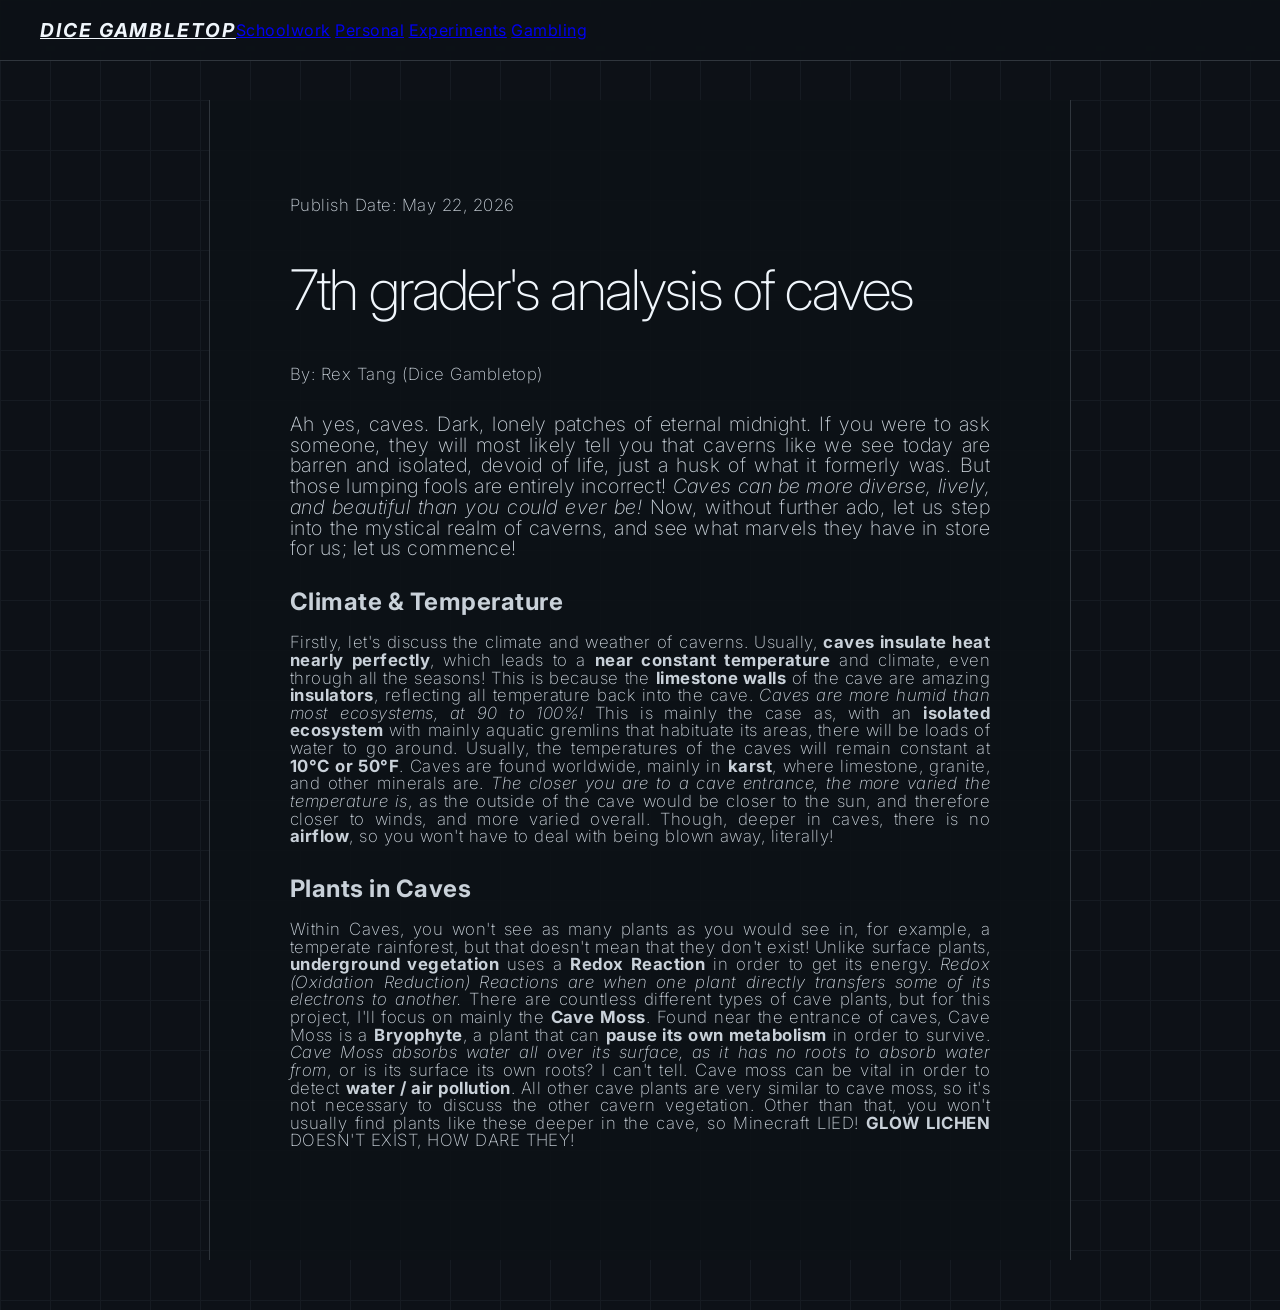
==== index.html @ 7b9809c9 "Update index.html" ====
<!DOCTYPE html>
<html lang="en">
<head>
  <meta charset="UTF-8">
  <meta name="viewport" content="width=device-width, initial-scale=1.0">
  <title>Caves I Guess</title>

  <link rel="icon" href="data:image/svg+xml,<svg xmlns=%22http://www.w3.org viewBox=%220 0 100 100%22><text y=%22.9em%22 font-size=%2290%22>🎲</text></svg>">

  <link href="https://fonts.googleapis.com/css2?family=Inter:wght@200;400;700&display=swap" rel="stylesheet">
  <link rel="stylesheet" href="style.css">
</head>

<body>

  <!-- NAVBAR -->
  <nav>
    <a href="/" class="nav-logo">DICE GAMBLETOP</a>

    <div class="nav-links">
      <a href="/schoolwork">Schoolwork</a>
      <a href="/personal">Personal</a>
      <a href="/experiments">Experiments</a>
      <a href="/gambling">Gambling</a>
    </div>
  </nav>

  <!-- ARTICLE CONTENT -->
  <article>
    <header>
      <p class="byline">Publish Date: May 22, 2026</p>
      <h1>7th grader's analysis of caves</h1>
      <p class="byline">By: Rex Tang (Dice Gambletop)</p>
    </header>

    <p class="intro">
      Ah yes, caves. Dark, lonely patches of eternal midnight. If you were to ask someone, they will most likely tell you that caverns like we see today are barren and isolated, devoid of life, just a husk of what it formerly was. But those lumping fools are entirely incorrect! <i>Caves can be more diverse, lively, and beautiful than you could ever be!</i> Now, without further ado, let us step into the mystical realm of caverns, and see what marvels they have in store for us; let us commence!
    </p>

    <h2>Climate & Temperature</h2>
    <p>
      Firstly, let's discuss the climate and weather of caverns. Usually, <b>caves insulate heat nearly perfectly</b>, which leads to a <b>near constant temperature</b> and climate, even through all the seasons! This is because the <b>limestone walls</b> of the cave are amazing <b>insulators</b>, reflecting all temperature back into the cave. <i>Caves are more humid than most ecosystems, at 90 to 100%!</i> This is mainly the case as, with an <b>isolated ecosystem</b> with mainly aquatic gremlins that habituate its areas, there will be loads of water to go around. Usually, the temperatures of the caves will remain constant at <b>10°C or 50°F</b>. Caves are found worldwide, mainly in <b>karst</b>, where limestone, granite, and other minerals are. <i>The closer you are to a cave entrance, the more varied the temperature is</i>, as the outside of the cave would be closer to the sun, and therefore closer to winds, and more varied overall. Though, deeper in caves, there is no <b>airflow</b>, so you won't have to deal with being blown away, literally!
    </p>

    <h2>Plants in Caves</h2>
    <p>
      Within Caves, you won't see as many plants as you would see in, for example, a temperate rainforest, but that doesn't mean that they don't exist! Unlike surface plants, <b>underground vegetation</b> uses a <b>Redox Reaction</b> in order to get its energy. <i>Redox (Oxidation Reduction) Reactions are when one plant directly transfers some of its electrons to another.</i> There are countless different types of cave plants, but for this project, I'll focus on mainly the <b>Cave Moss</b>. Found near the entrance of caves, Cave Moss is a <b>Bryophyte</b>, a plant that can <b>pause its own metabolism</b> in order to survive. <i>Cave Moss absorbs water all over its surface, as it has no roots to absorb water from</i>, or is its surface its own roots? I can't tell. Cave moss can be vital in order to detect <b>water / air pollution</b>. All other cave plants are very similar to cave moss, so it's not necessary to discuss the other cavern vegetation. Other than that, you won't usually find plants like these deeper in the cave, so Minecraft LIED! <b>GLOW LICHEN</b> DOESN'T EXIST, HOW DARE THEY!
    </p>
  </article>

</body>
</html>
---- style.css ----
body {
  background-color: #0d1117;
  background-image:
    linear-gradient(#161b22 1px, transparent 1px),
    linear-gradient(90deg, #161b22 1px, transparent 1px);
  background-size: 50px 50px;
  font-family: 'Inter', 'Century Gothic', AppleGothic, sans-serif;
  color: #c9d1d9;
  margin: 0;
  padding-top: 100px;
  line-height: 1.05;
  letter-spacing: 0.03em;
  -webkit-font-smoothing: antialiased;
}

nav {
  position: fixed;
  top: 0;
  left: 0;
  right: 0;
  height: 60px;
  background: rgba(13, 17, 23, 0.95);
  border-bottom: 1px solid #30363d;
  display: flex;
  align-items: center;
  padding: 0 40px;
  z-index: 1000;
  backdrop-filter: blur(5px);
}

.nav-logo {
  font-weight: bold;
  font-style: italic;
  font-size: 1.2rem;
  color: #f0f6fc;
  letter-spacing: 0.1em;
}

article {
  background: rgba(13, 17, 23, 0.9);
  max-width: 700px;
  margin: 0 auto 50px auto;
  padding: 80px;
  border-left: 1px solid #30363d;
  border-right: 1px solid #30363d;
}

p {
  font-weight: 200;
  font-size: 1.05rem;
  margin-bottom: 30px;
  text-align: justify;
}

p.intro {
  font-size: calc(1.05rem + 3px);
}

h1 {
  font-weight: 200;
  letter-spacing: -.0325em;
  font-size: 3.5rem;
  color: #f0f6fc;
}
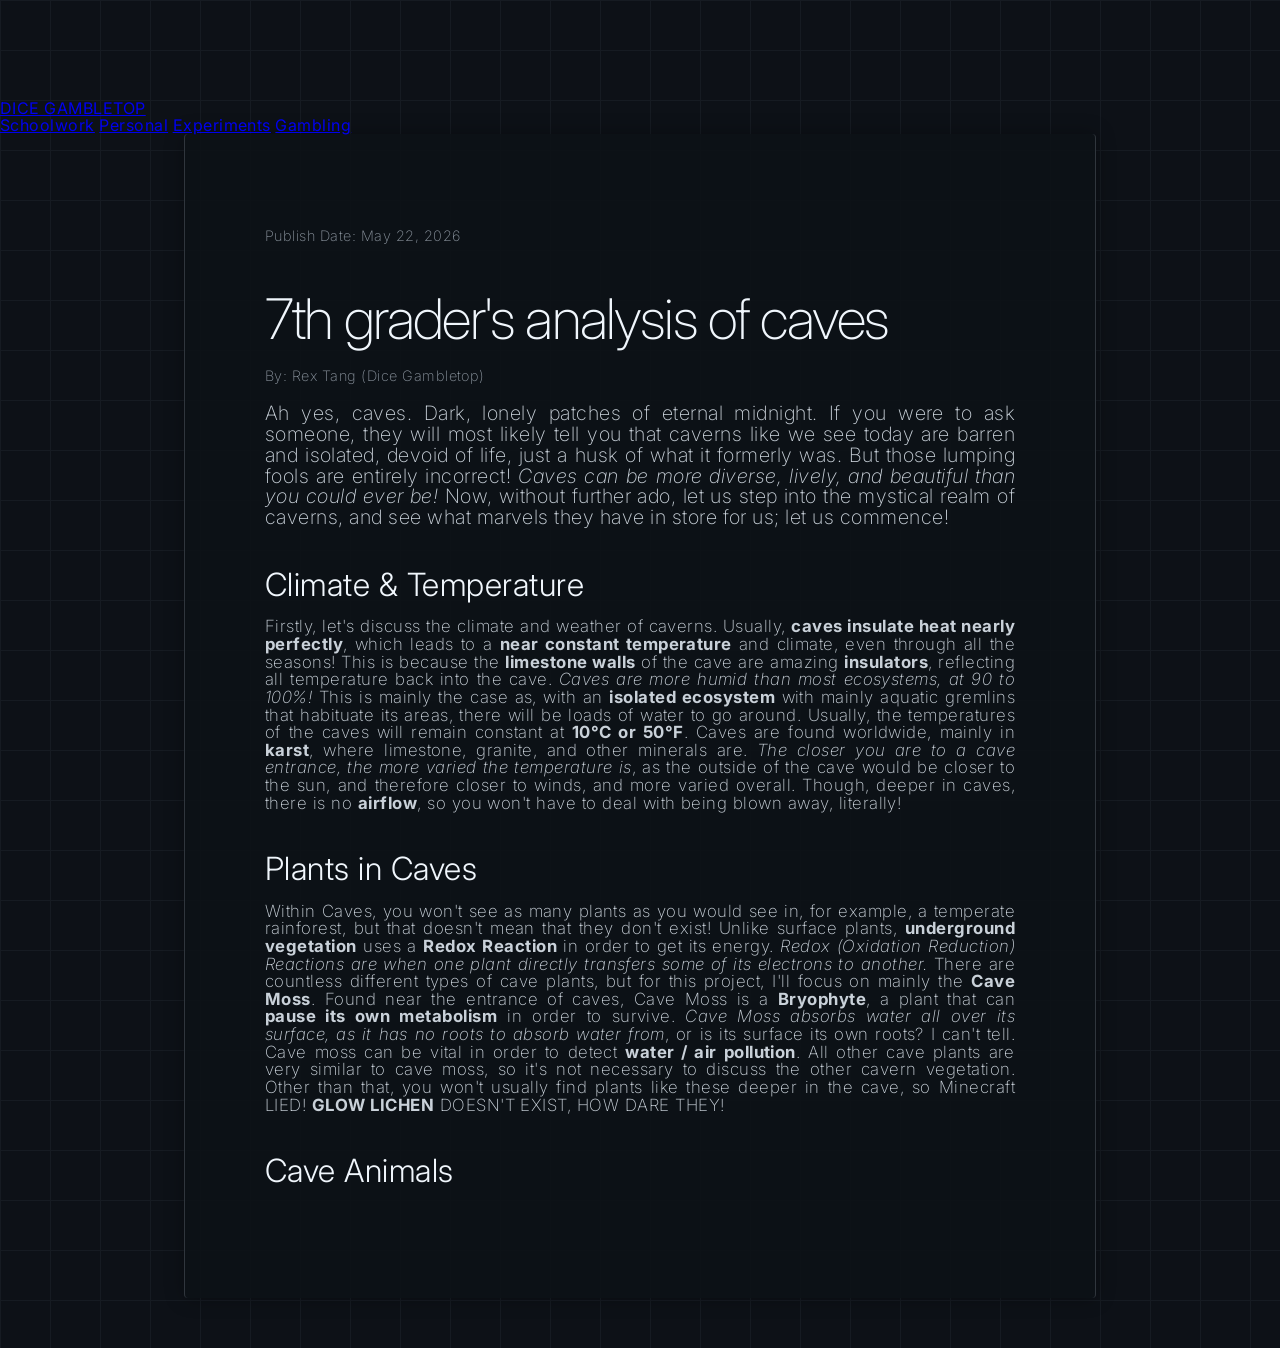
==== commit f38276b3: "Update index.html" ====
--- a/index.html
+++ b/index.html
@@ -46,6 +46,11 @@
     <p>
       Within Caves, you won't see as many plants as you would see in, for example, a temperate rainforest, but that doesn't mean that they don't exist! Unlike surface plants, <b>underground vegetation</b> uses a <b>Redox Reaction</b> in order to get its energy. <i>Redox (Oxidation Reduction) Reactions are when one plant directly transfers some of its electrons to another.</i> There are countless different types of cave plants, but for this project, I'll focus on mainly the <b>Cave Moss</b>. Found near the entrance of caves, Cave Moss is a <b>Bryophyte</b>, a plant that can <b>pause its own metabolism</b> in order to survive. <i>Cave Moss absorbs water all over its surface, as it has no roots to absorb water from</i>, or is its surface its own roots? I can't tell. Cave moss can be vital in order to detect <b>water / air pollution</b>. All other cave plants are very similar to cave moss, so it's not necessary to discuss the other cavern vegetation. Other than that, you won't usually find plants like these deeper in the cave, so Minecraft LIED! <b>GLOW LICHEN</b> DOESN'T EXIST, HOW DARE THEY!
     </p>
+
+    <h2>Cave Animals</h2>
+    <p>
+      
+    </p>
   </article>
 
 </body>
--- a/style.css
+++ b/style.css
@@ -1,3 +1,4 @@
+/* GLOBAL */
 body {
   background-color: #0d1117;
   background-image:
@@ -13,36 +14,22 @@
   -webkit-font-smoothing: antialiased;
 }
 
-nav {
-  position: fixed;
-  top: 0;
-  left: 0;
-  right: 0;
-  height: 60px;
-  background: rgba(13, 17, 23, 0.95);
-  border-bottom: 1px solid #30363d;
-  display: flex;
-  align-items: center;
-  padding: 0 40px;
-  z-index: 1000;
-  backdrop-filter: blur(5px);
-}
-
-.nav-logo {
-  font-weight: bold;
-  font-style: italic;
-  font-size: 1.2rem;
-  color: #f0f6fc;
-  letter-spacing: 0.1em;
-}
-
+/* ARTICLE */
 article {
   background: rgba(13, 17, 23, 0.9);
-  max-width: 700px;
+  max-width: 750px;
   margin: 0 auto 50px auto;
   padding: 80px;
   border-left: 1px solid #30363d;
   border-right: 1px solid #30363d;
+  border-radius: 4px;
+  box-shadow: 0 0 20px rgba(0,0,0,0.3);
+}
+
+.byline {
+  color: #8b949e;
+  font-size: 0.9rem;
+  margin-bottom: 10px;
 }
 
 p {
@@ -61,4 +48,13 @@
   letter-spacing: -.0325em;
   font-size: 3.5rem;
   color: #f0f6fc;
+  margin-bottom: 20px;
 }
+
+h2 {
+  font-weight: 300;
+  font-size: 2rem;
+  margin-top: 40px;
+  margin-bottom: 10px;
+  color: #f0f6fc;
+}
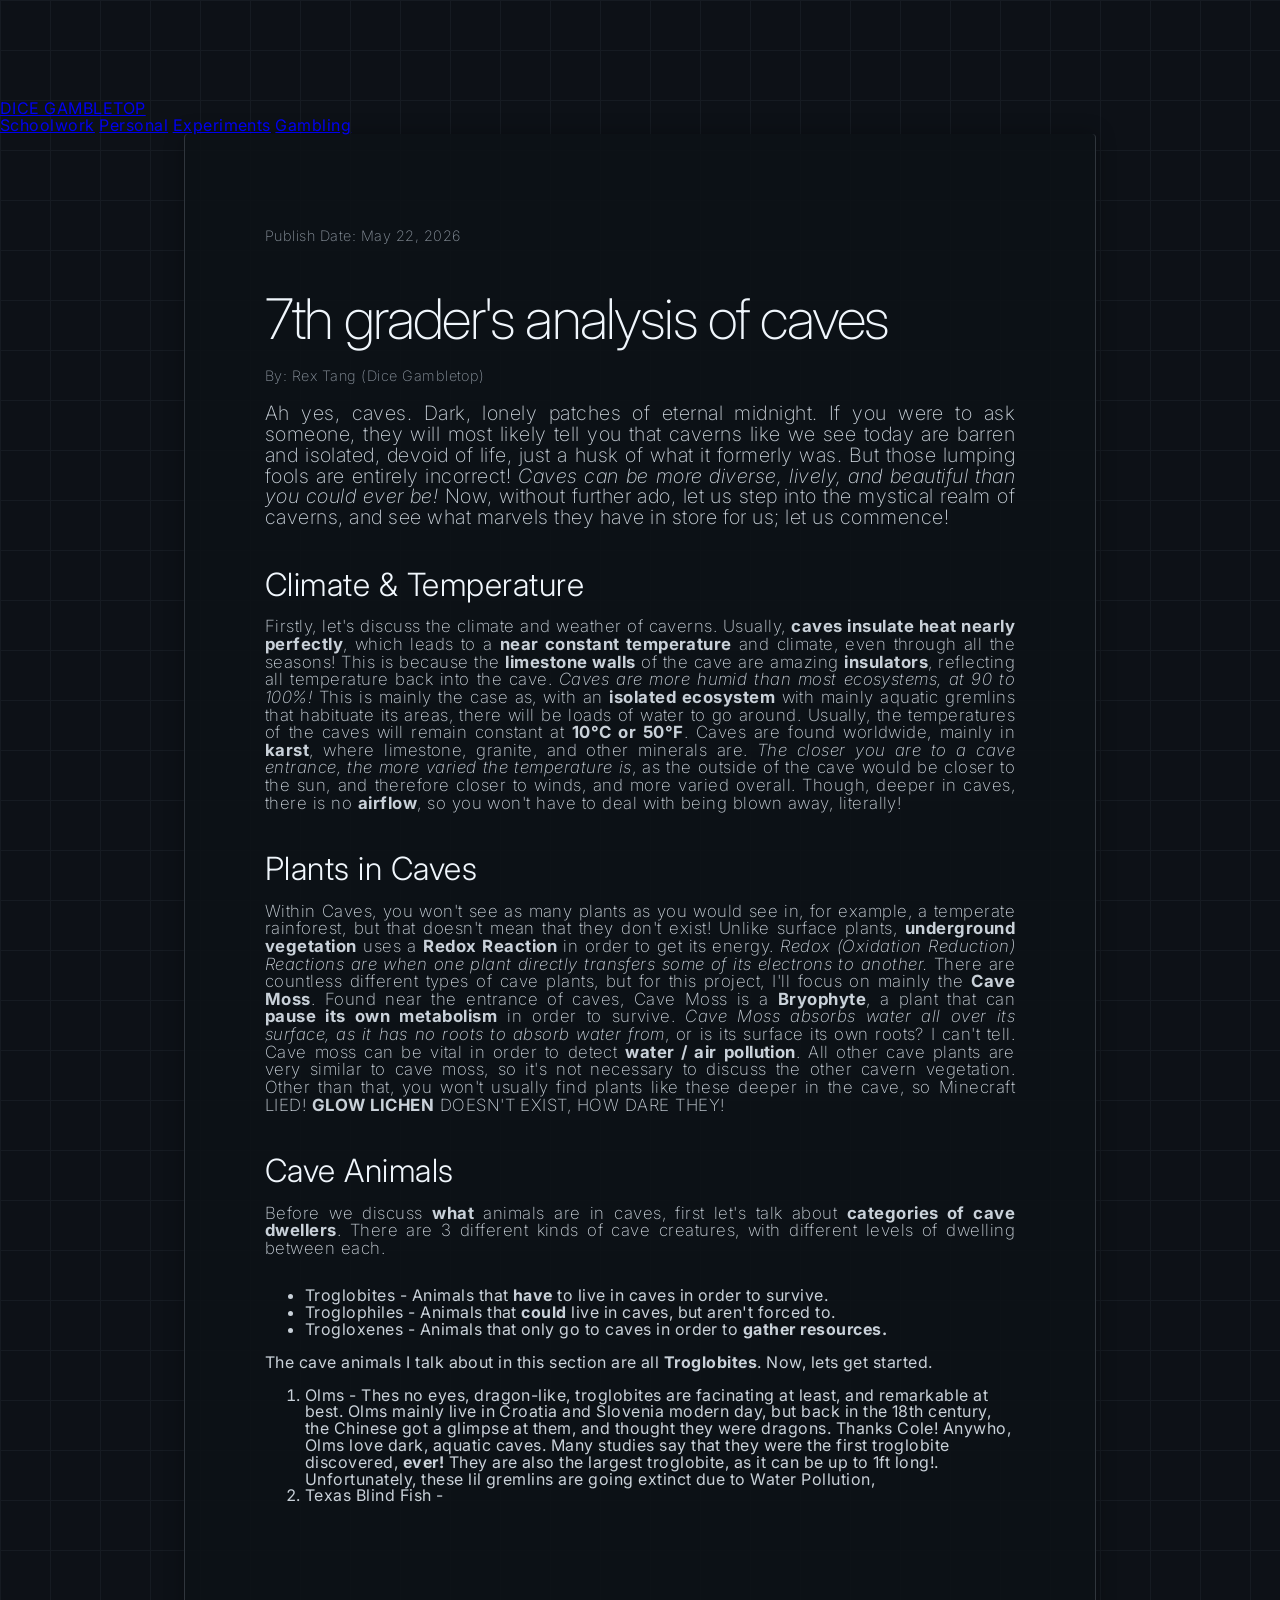
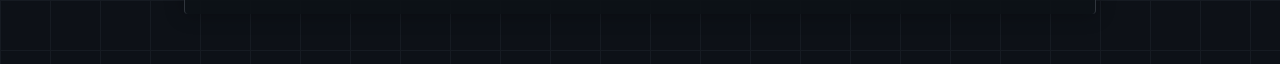
==== commit f1c1d1d3: "Update index.html" ====
--- a/index.html
+++ b/index.html
@@ -49,7 +49,18 @@
 
     <h2>Cave Animals</h2>
     <p>
-      
+      Before we discuss <b>what</b> animals are in caves, first let's talk about <b>categories of cave dwellers</b>.
+      There are 3 different kinds of cave creatures, with different levels of dwelling between each.
+      <ul>
+        <li>Troglobites - Animals that <b>have</b> to live in caves in order to survive.</li>
+        <li>Troglophiles - Animals that <b>could</b> live in caves, but aren't forced to.</li>
+        <li>Trogloxenes - Animals that only go to caves in order to <b>gather resources.</b></li>
+      </ul>
+    The cave animals I talk about in this section are all <B>Troglobites</B>. Now, lets get started.
+    <ol>
+      <li>Olms - Thes no eyes, dragon-like, troglobites are facinating at least, and remarkable at best. Olms mainly live in Croatia and Slovenia modern day, but back in the 18th century, the Chinese got a glimpse at them, and thought they were dragons. Thanks Cole! Anywho, Olms love dark, aquatic caves. Many studies say that they were the first troglobite discovered, <b>ever!</b> They are also the largest troglobite, as it can be up to 1ft long!. Unfortunately, these lil gremlins are going extinct due to Water Pollution,</li>
+      <li>Texas Blind Fish - </li>
+    </ol>
     </p>
   </article>
 
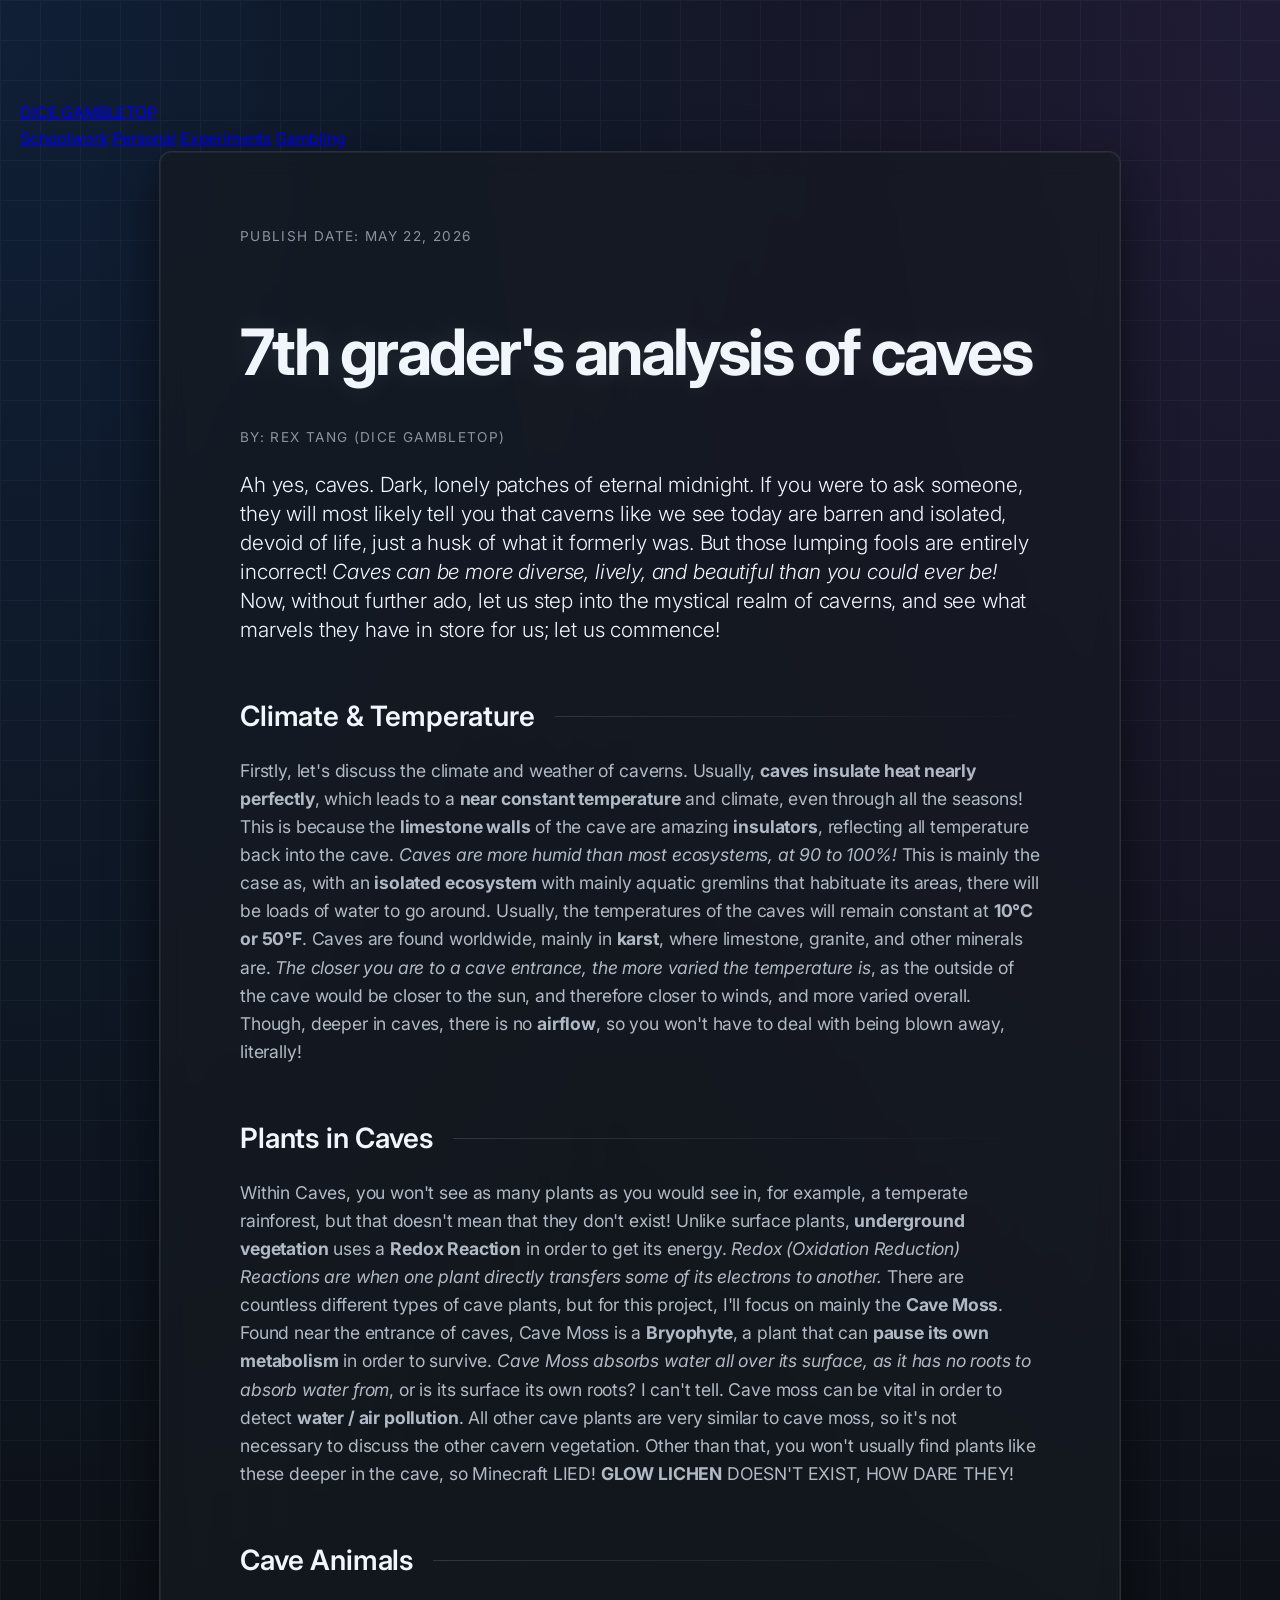
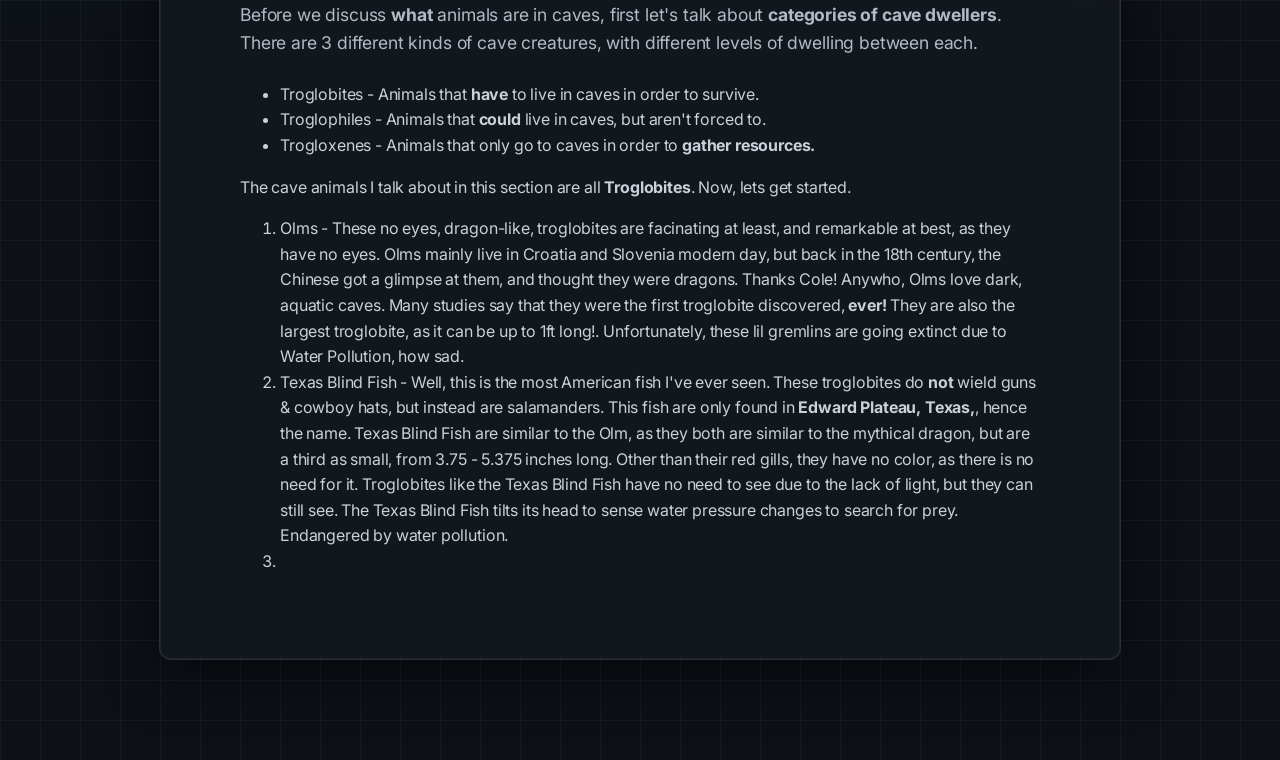
==== commit 3484c7eb: "Update index.html" ====
--- a/index.html
+++ b/index.html
@@ -58,8 +58,17 @@
       </ul>
     The cave animals I talk about in this section are all <B>Troglobites</B>. Now, lets get started.
     <ol>
-      <li>Olms - Thes no eyes, dragon-like, troglobites are facinating at least, and remarkable at best. Olms mainly live in Croatia and Slovenia modern day, but back in the 18th century, the Chinese got a glimpse at them, and thought they were dragons. Thanks Cole! Anywho, Olms love dark, aquatic caves. Many studies say that they were the first troglobite discovered, <b>ever!</b> They are also the largest troglobite, as it can be up to 1ft long!. Unfortunately, these lil gremlins are going extinct due to Water Pollution,</li>
-      <li>Texas Blind Fish - </li>
+      <li>Olms - 
+        These no eyes, dragon-like, troglobites are facinating at least, and remarkable at best, as they have no eyes. Olms mainly live in Croatia and Slovenia modern day, but back in the 18th century, the Chinese got a glimpse at them, and thought they were dragons. Thanks Cole! Anywho, Olms love dark, aquatic caves. Many studies say that they were the first troglobite discovered, <b>ever!</b> They are also the largest troglobite, as it can be up to 1ft long!. Unfortunately, these lil gremlins are going extinct due to Water Pollution, how sad.
+      </li>
+     
+      <li>Texas Blind Fish - 
+        Well, this is the most American fish I've ever seen. These troglobites do <b>not</b> wield guns & cowboy hats, but instead are salamanders. This fish are only found in <b>Edward Plateau, Texas,</b>, hence the name. Texas Blind Fish are similar to the Olm, as they both are similar to the mythical dragon, but are a third as small, from 3.75 - 5.375 inches long. Other than their red gills, they have no color, as there is no need for it. Troglobites like the Texas Blind Fish have no need to see due to the lack of light, but they can still see. The Texas Blind Fish tilts its head to sense water pressure changes to search for prey. Endangered by water pollution.
+      </li>
+
+      <li>
+        
+      </li>
     </ol>
     </p>
   </article>
--- a/style.css
+++ b/style.css
@@ -1,60 +1,92 @@
 /* GLOBAL */
 body {
   background-color: #0d1117;
-  background-image:
-    linear-gradient(#161b22 1px, transparent 1px),
+  /* Subtle mesh gradient for depth */
+  background-image: 
+    radial-gradient(at 0% 0%, rgba(31, 111, 235, 0.15) 0px, transparent 50%),
+    radial-gradient(at 100% 0%, rgba(137, 87, 229, 0.15) 0px, transparent 50%),
+    linear-gradient(#161b22 1px, transparent 1px), 
     linear-gradient(90deg, #161b22 1px, transparent 1px);
-  background-size: 50px 50px;
-  font-family: 'Inter', 'Century Gothic', AppleGothic, sans-serif;
+  background-size: 100% 100%, 100% 100%, 40px 40px, 40px 40px;
+  font-family: 'Inter', system-ui, -apple-system, sans-serif;
   color: #c9d1d9;
   margin: 0;
-  padding-top: 100px;
-  line-height: 1.05;
-  letter-spacing: 0.03em;
+  padding: 100px 20px;
+  line-height: 1.6; /* Increased for readability */
+  letter-spacing: -0.01em;
   -webkit-font-smoothing: antialiased;
 }
 
 /* ARTICLE */
 article {
-  background: rgba(13, 17, 23, 0.9);
-  max-width: 750px;
-  margin: 0 auto 50px auto;
-  padding: 80px;
-  border-left: 1px solid #30363d;
-  border-right: 1px solid #30363d;
-  border-radius: 4px;
-  box-shadow: 0 0 20px rgba(0,0,0,0.3);
+  background: rgba(22, 27, 34, 0.7);
+  backdrop-filter: blur(12px); /* Glassmorphism effect */
+  -webkit-backdrop-filter: blur(12px);
+  max-width: 800px;
+  margin: 0 auto;
+  padding: 60px 80px;
+  border: 1px solid rgba(240, 246, 252, 0.1);
+  border-radius: 12px; /* Softer corners for a modern feel */
+  box-shadow: 
+    0 20px 50px rgba(0, 0, 0, 0.5),
+    0 0 0 1px rgba(255, 255, 255, 0.05) inset;
 }
 
 .byline {
   color: #8b949e;
-  font-size: 0.9rem;
-  margin-bottom: 10px;
+  font-size: 0.85rem;
+  text-transform: uppercase;
+  letter-spacing: 0.1em;
+  margin-bottom: 20px;
+  display: block;
 }
 
 p {
-  font-weight: 200;
-  font-size: 1.05rem;
-  margin-bottom: 30px;
-  text-align: justify;
+  font-weight: 400;
+  font-size: 1.1rem;
+  margin-bottom: 25px;
+  color: #b1bac4; /* Slightly softer white for eye comfort */
 }
 
+/* Modern Drop Cap or Intro Style */
 p.intro {
-  font-size: calc(1.05rem + 3px);
+  font-size: 1.3rem;
+  color: #f0f6fc;
+  line-height: 1.4;
+  font-weight: 300;
 }
 
 h1 {
-  font-weight: 200;
-  letter-spacing: -.0325em;
-  font-size: 3.5rem;
+  font-weight: 700; /* Bolder headers contrast better with thin text */
+  letter-spacing: -0.04em;
+  font-size: 4rem;
   color: #f0f6fc;
-  margin-bottom: 20px;
+  margin-bottom: 24px;
+  /* Subtle text glow */
+  text-shadow: 0 0 30px rgba(240, 246, 252, 0.1);
 }
 
 h2 {
-  font-weight: 300;
-  font-size: 2rem;
-  margin-top: 40px;
-  margin-bottom: 10px;
+  font-weight: 600;
+  font-size: 1.75rem;
+  margin-top: 50px;
+  margin-bottom: 15px;
   color: #f0f6fc;
+  display: flex;
+  align-items: center;
 }
+
+/* Accent line for H2 */
+h2::after {
+  content: "";
+  flex: 1;
+  height: 1px;
+  background: linear-gradient(90deg, #30363d, transparent);
+  margin-left: 20px;
+}
+
+/* Hover effect for the whole card */
+article:hover {
+  border-color: rgba(31, 111, 235, 0.4);
+  transition: border-color 0.3s ease;
+}
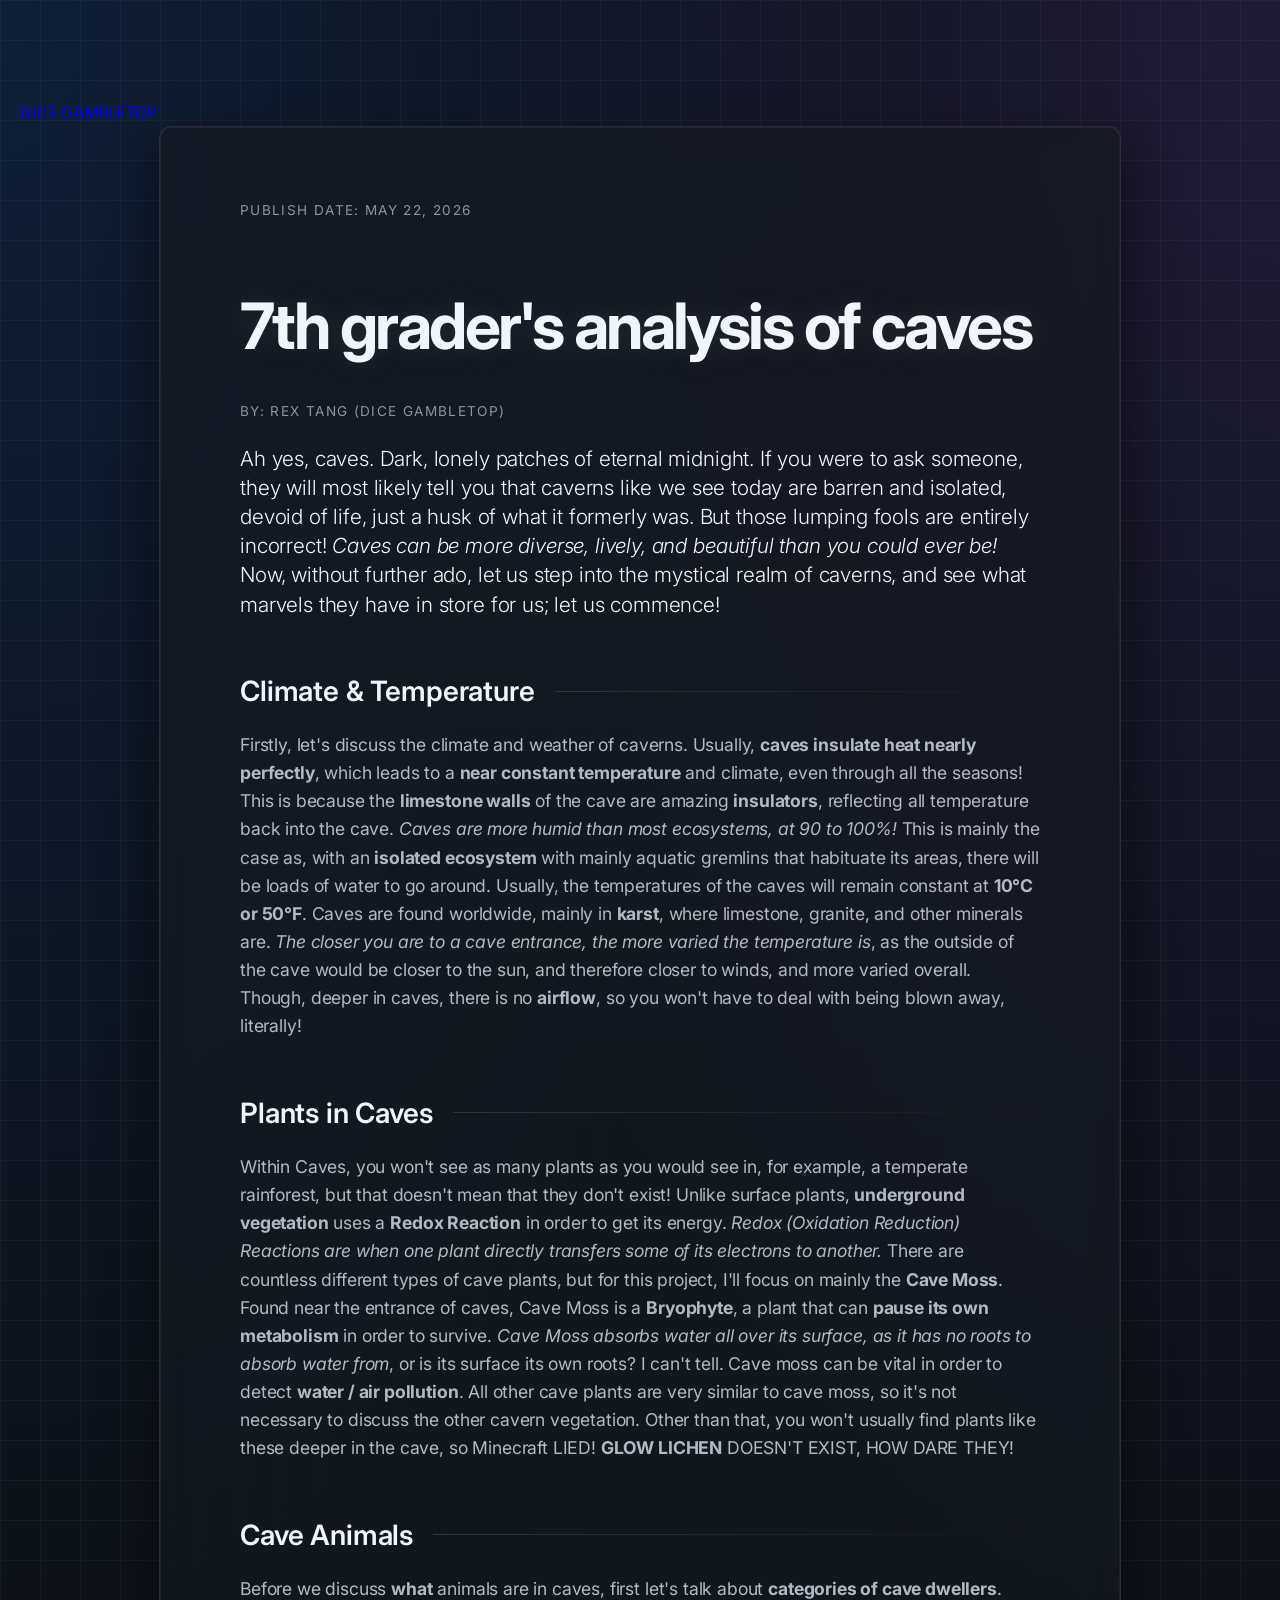
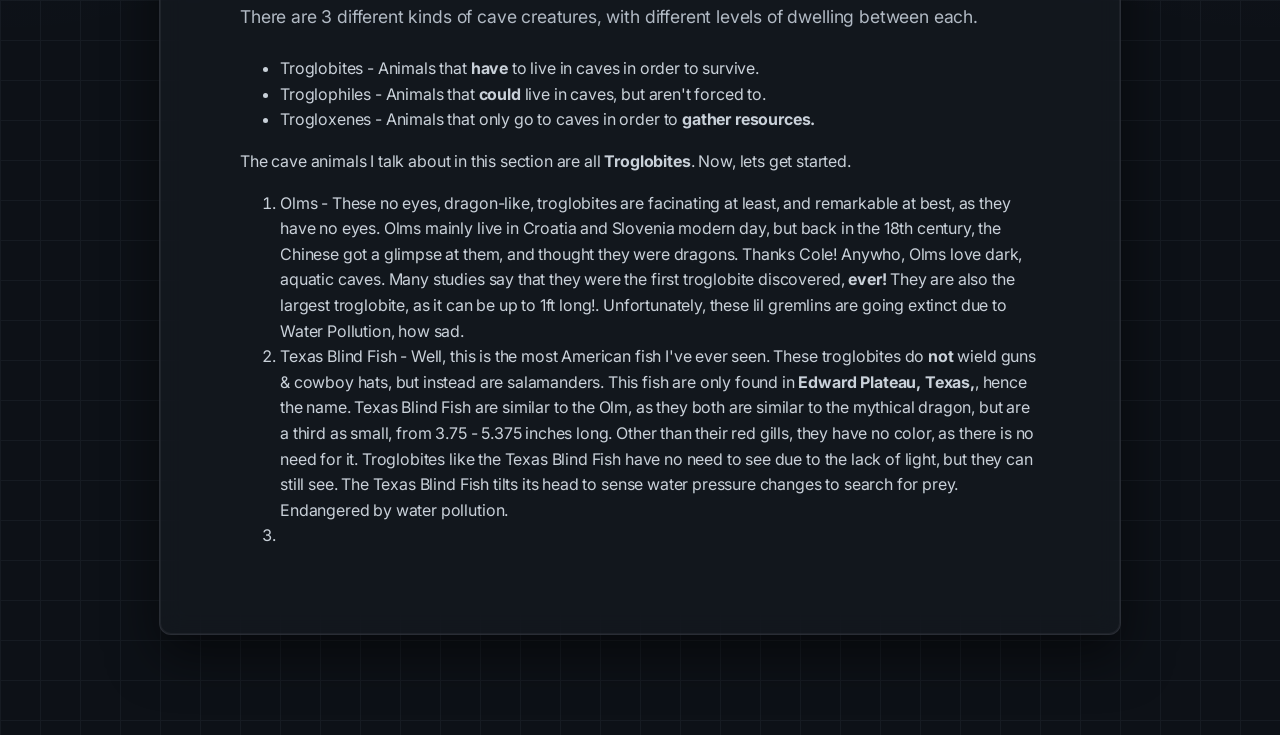
==== commit 8ddda94e: "Update index.html" ====
--- a/index.html
+++ b/index.html
@@ -16,13 +16,6 @@
   <!-- NAVBAR -->
   <nav>
     <a href="/" class="nav-logo">DICE GAMBLETOP</a>
-
-    <div class="nav-links">
-      <a href="/schoolwork">Schoolwork</a>
-      <a href="/personal">Personal</a>
-      <a href="/experiments">Experiments</a>
-      <a href="/gambling">Gambling</a>
-    </div>
   </nav>
 
   <!-- ARTICLE CONTENT -->
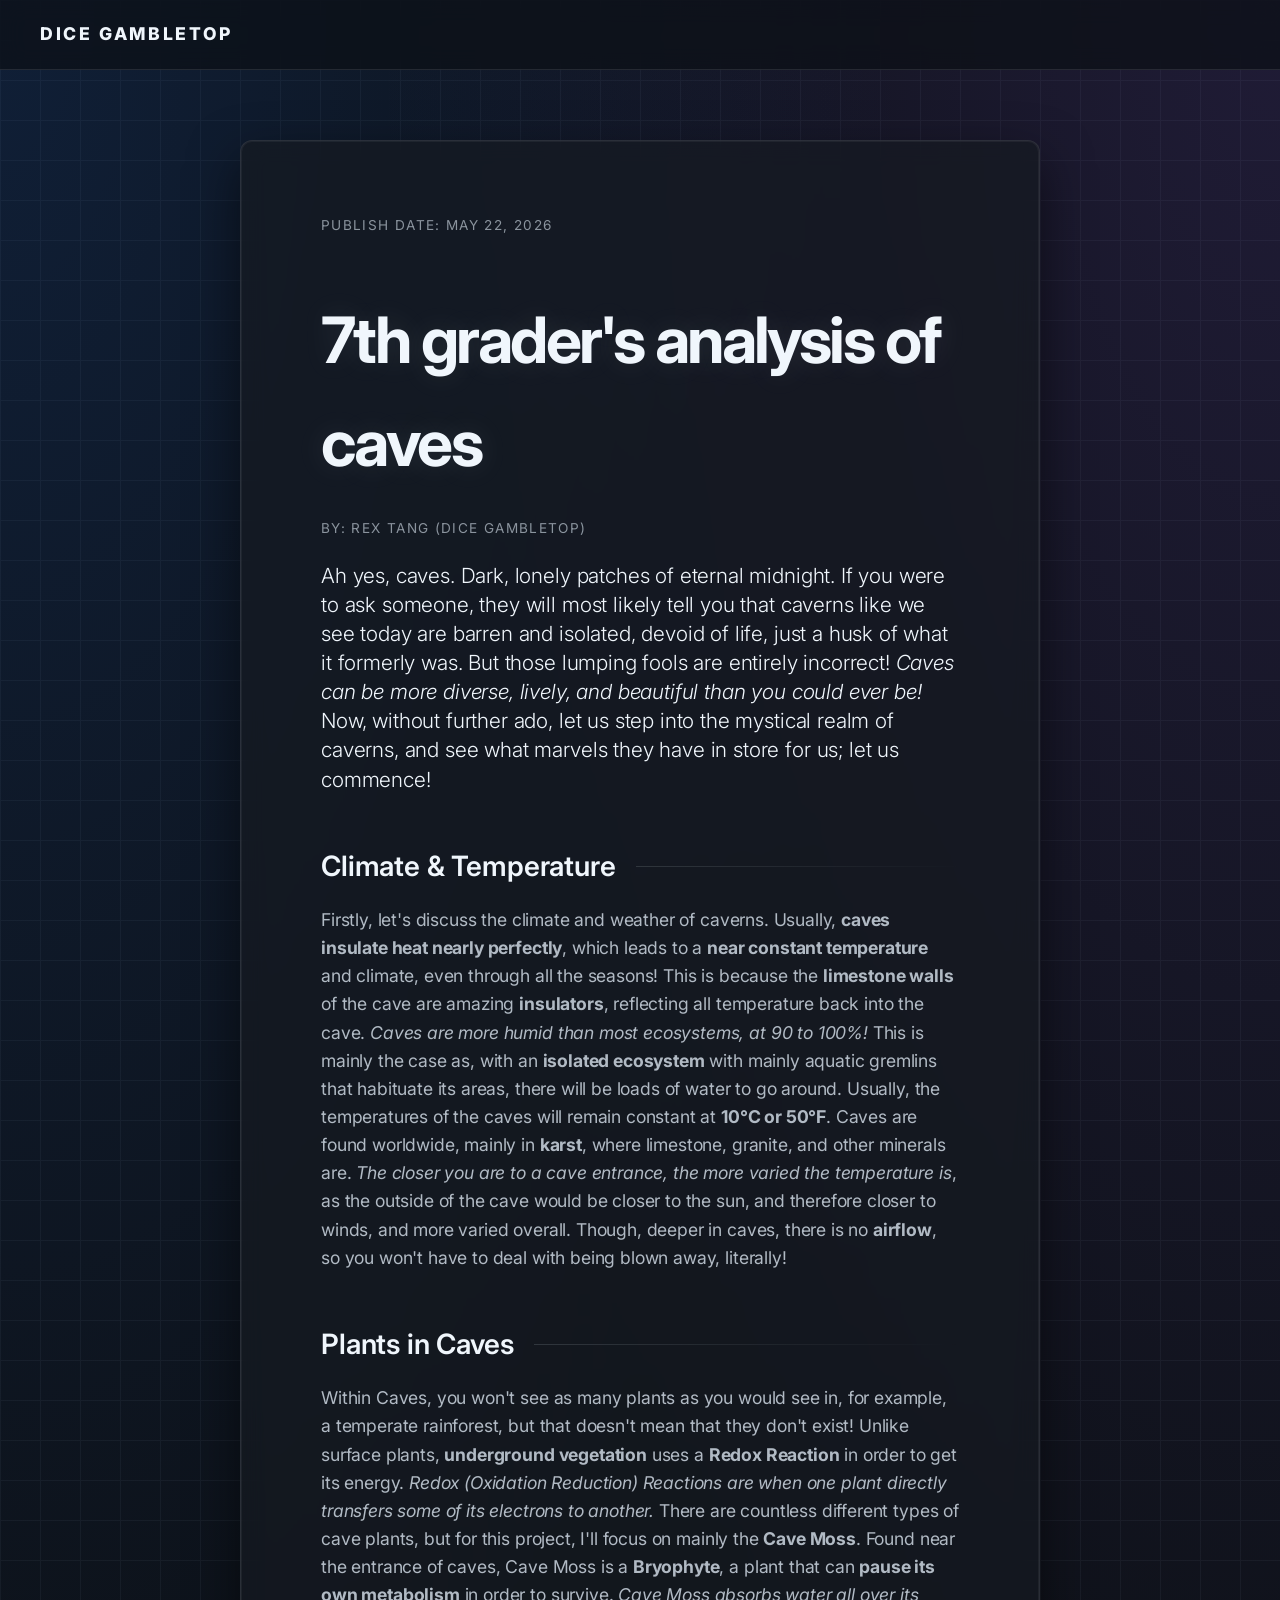
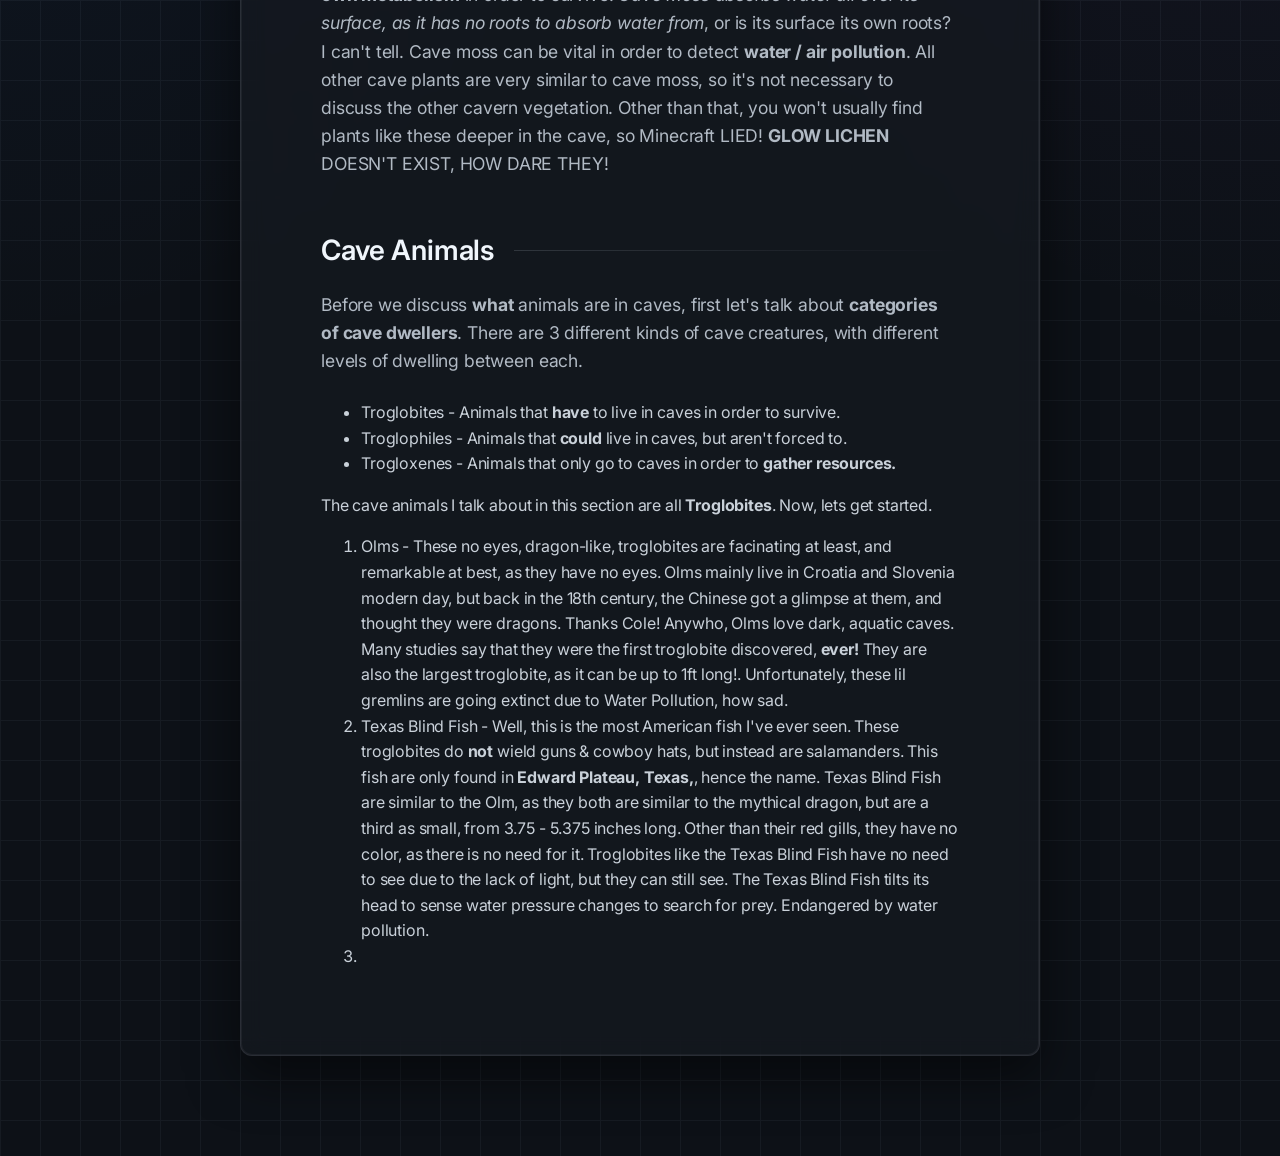
==== commit dd2dc34a: "Update index.html" ====
--- a/index.html
+++ b/index.html
@@ -52,13 +52,11 @@
     The cave animals I talk about in this section are all <B>Troglobites</B>. Now, lets get started.
     <ol>
       <li>Olms - 
-        These no eyes, dragon-like, troglobites are facinating at least, and remarkable at best, as they have no eyes. Olms mainly live in Croatia and Slovenia modern day, but back in the 18th century, the Chinese got a glimpse at them, and thought they were dragons. Thanks Cole! Anywho, Olms love dark, aquatic caves. Many studies say that they were the first troglobite discovered, <b>ever!</b> They are also the largest troglobite, as it can be up to 1ft long!. Unfortunately, these lil gremlins are going extinct due to Water Pollution, how sad.
-      </li>
+        These no eyes, dragon-like, troglobites are facinating at least, and remarkable at best, as they have no eyes. Olms mainly live in Croatia and Slovenia modern day, but back in the 18th century, the Chinese got a glimpse at them, and thought they were dragons. Thanks Cole! Anywho, Olms love dark, aquatic caves. Many studies say that they were the first troglobite discovered, <b>ever!</b> They are also the largest troglobite, as it can be up to 1ft long!. Unfortunately, these lil gremlins are going extinct due to Water Pollution, how sad.</li>
      
       <li>Texas Blind Fish - 
-        Well, this is the most American fish I've ever seen. These troglobites do <b>not</b> wield guns & cowboy hats, but instead are salamanders. This fish are only found in <b>Edward Plateau, Texas,</b>, hence the name. Texas Blind Fish are similar to the Olm, as they both are similar to the mythical dragon, but are a third as small, from 3.75 - 5.375 inches long. Other than their red gills, they have no color, as there is no need for it. Troglobites like the Texas Blind Fish have no need to see due to the lack of light, but they can still see. The Texas Blind Fish tilts its head to sense water pressure changes to search for prey. Endangered by water pollution.
-      </li>
-
+        Well, this is the most American fish I've ever seen. These troglobites do <b>not</b> wield guns & cowboy hats, but instead are salamanders. This fish are only found in <b>Edward Plateau, Texas,</b>, hence the name. Texas Blind Fish are similar to the Olm, as they both are similar to the mythical dragon, but are a third as small, from 3.75 - 5.375 inches long. Other than their red gills, they have no color, as there is no need for it. Troglobites like the Texas Blind Fish have no need to see due to the lack of light, but they can still see. The Texas Blind Fish tilts its head to sense water pressure changes to search for prey. Endangered by water pollution.  </li>
+    
       <li>
         
       </li>
--- a/style.css
+++ b/style.css
@@ -1,4 +1,9 @@
-/* GLOBAL */
+/* --- RESET & BASE --- */
+* {
+  box-sizing: border-box;
+}
+
+/* --- GLOBAL BODY --- */
 body {
   background-color: #0d1117;
   /* Subtle mesh gradient for depth */
@@ -11,25 +16,91 @@
   font-family: 'Inter', system-ui, -apple-system, sans-serif;
   color: #c9d1d9;
   margin: 0;
-  padding: 100px 20px;
-  line-height: 1.6; /* Increased for readability */
+  /* padding-top is increased to 140px to account for the fixed nav */
+  padding: 140px 20px 100px 20px;
+  line-height: 1.6;
   letter-spacing: -0.01em;
   -webkit-font-smoothing: antialiased;
 }
 
-/* ARTICLE */
+/* --- NAVIGATION --- */
+nav {
+  position: fixed;
+  top: 0;
+  left: 0;
+  width: 100%;
+  height: 70px;
+  display: flex;
+  align-items: center;
+  padding: 0 40px;
+  background: rgba(13, 17, 23, 0.75);
+  backdrop-filter: blur(12px);
+  -webkit-backdrop-filter: blur(12px);
+  border-bottom: 1px solid rgba(240, 246, 252, 0.1);
+  z-index: 1000;
+}
+
+.nav-logo {
+  color: #f0f6fc;
+  text-decoration: none;
+  font-weight: 800;
+  font-size: 1.1rem;
+  letter-spacing: 0.15em;
+  text-transform: uppercase;
+  transition: all 0.3s ease;
+}
+
+.nav-logo:hover {
+  color: #58a6ff;
+  text-shadow: 0 0 15px rgba(88, 166, 255, 0.4);
+}
+
+/* --- ARTICLE CONTAINER --- */
 article {
   background: rgba(22, 27, 34, 0.7);
-  backdrop-filter: blur(12px); /* Glassmorphism effect */
+  backdrop-filter: blur(12px); 
   -webkit-backdrop-filter: blur(12px);
   max-width: 800px;
   margin: 0 auto;
   padding: 60px 80px;
   border: 1px solid rgba(240, 246, 252, 0.1);
-  border-radius: 12px; /* Softer corners for a modern feel */
+  border-radius: 12px; 
   box-shadow: 
     0 20px 50px rgba(0, 0, 0, 0.5),
     0 0 0 1px rgba(255, 255, 255, 0.05) inset;
+  transition: border-color 0.3s ease, transform 0.3s ease;
+}
+
+article:hover {
+  border-color: rgba(31, 111, 235, 0.4);
+}
+
+/* --- TYPOGRAPHY --- */
+h1 {
+  font-weight: 700;
+  letter-spacing: -0.04em;
+  font-size: 4rem;
+  color: #f0f6fc;
+  margin-bottom: 24px;
+  text-shadow: 0 0 30px rgba(240, 246, 252, 0.1);
+}
+
+h2 {
+  font-weight: 600;
+  font-size: 1.75rem;
+  margin-top: 50px;
+  margin-bottom: 15px;
+  color: #f0f6fc;
+  display: flex;
+  align-items: center;
+}
+
+h2::after {
+  content: "";
+  flex: 1;
+  height: 1px;
+  background: linear-gradient(90deg, #30363d, transparent);
+  margin-left: 20px;
 }
 
 .byline {
@@ -45,10 +116,9 @@
   font-weight: 400;
   font-size: 1.1rem;
   margin-bottom: 25px;
-  color: #b1bac4; /* Slightly softer white for eye comfort */
+  color: #b1bac4;
 }
 
-/* Modern Drop Cap or Intro Style */
 p.intro {
   font-size: 1.3rem;
   color: #f0f6fc;
@@ -56,37 +126,17 @@
   font-weight: 300;
 }
 
-h1 {
-  font-weight: 700; /* Bolder headers contrast better with thin text */
-  letter-spacing: -0.04em;
-  font-size: 4rem;
-  color: #f0f6fc;
-  margin-bottom: 24px;
-  /* Subtle text glow */
-  text-shadow: 0 0 30px rgba(240, 246, 252, 0.1);
+/* --- RESPONSIVENESS --- */
+@media (max-width: 768px) {
+  article {
+    padding: 40px 30px;
+  }
+  
+  h1 {
+    font-size: 2.5rem;
+  }
+  
+  nav {
+    padding: 0 20px;
+  }
 }
-
-h2 {
-  font-weight: 600;
-  font-size: 1.75rem;
-  margin-top: 50px;
-  margin-bottom: 15px;
-  color: #f0f6fc;
-  display: flex;
-  align-items: center;
-}
-
-/* Accent line for H2 */
-h2::after {
-  content: "";
-  flex: 1;
-  height: 1px;
-  background: linear-gradient(90deg, #30363d, transparent);
-  margin-left: 20px;
-}
-
-/* Hover effect for the whole card */
-article:hover {
-  border-color: rgba(31, 111, 235, 0.4);
-  transition: border-color 0.3s ease;
-}
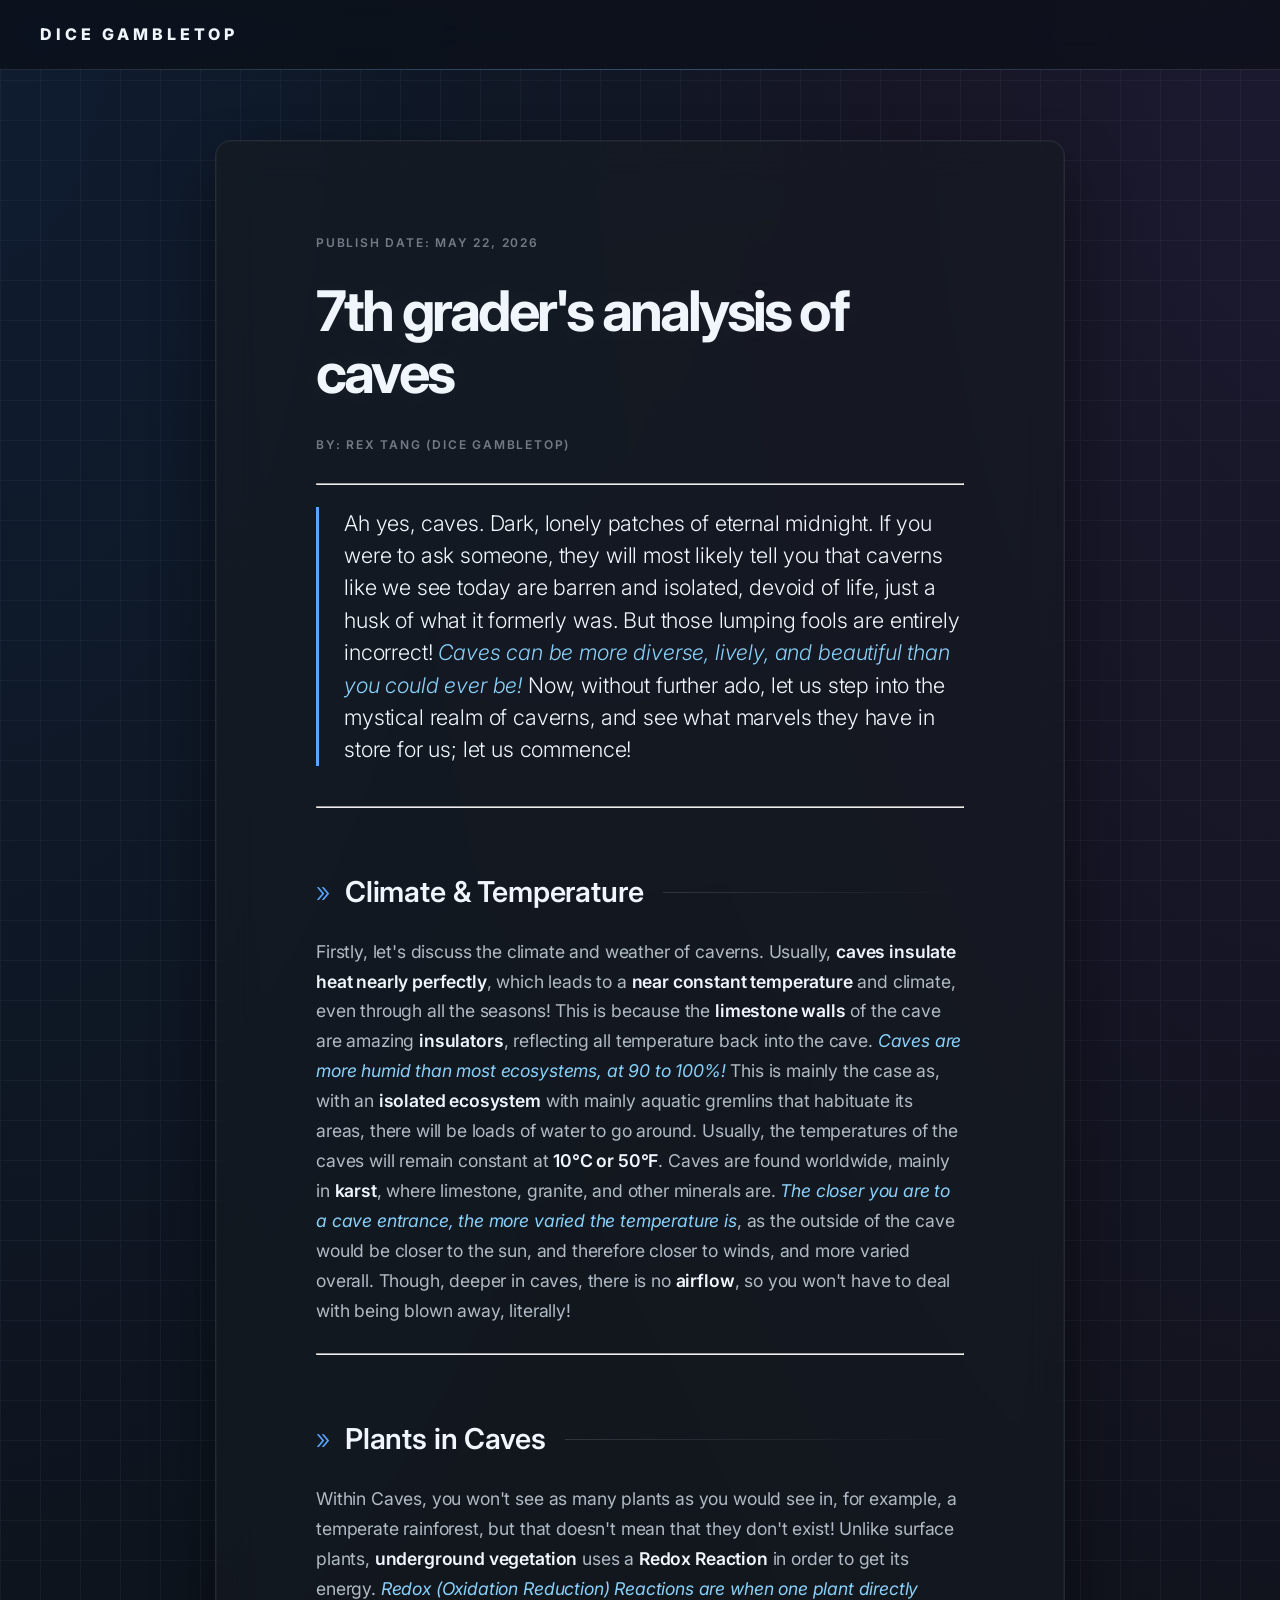
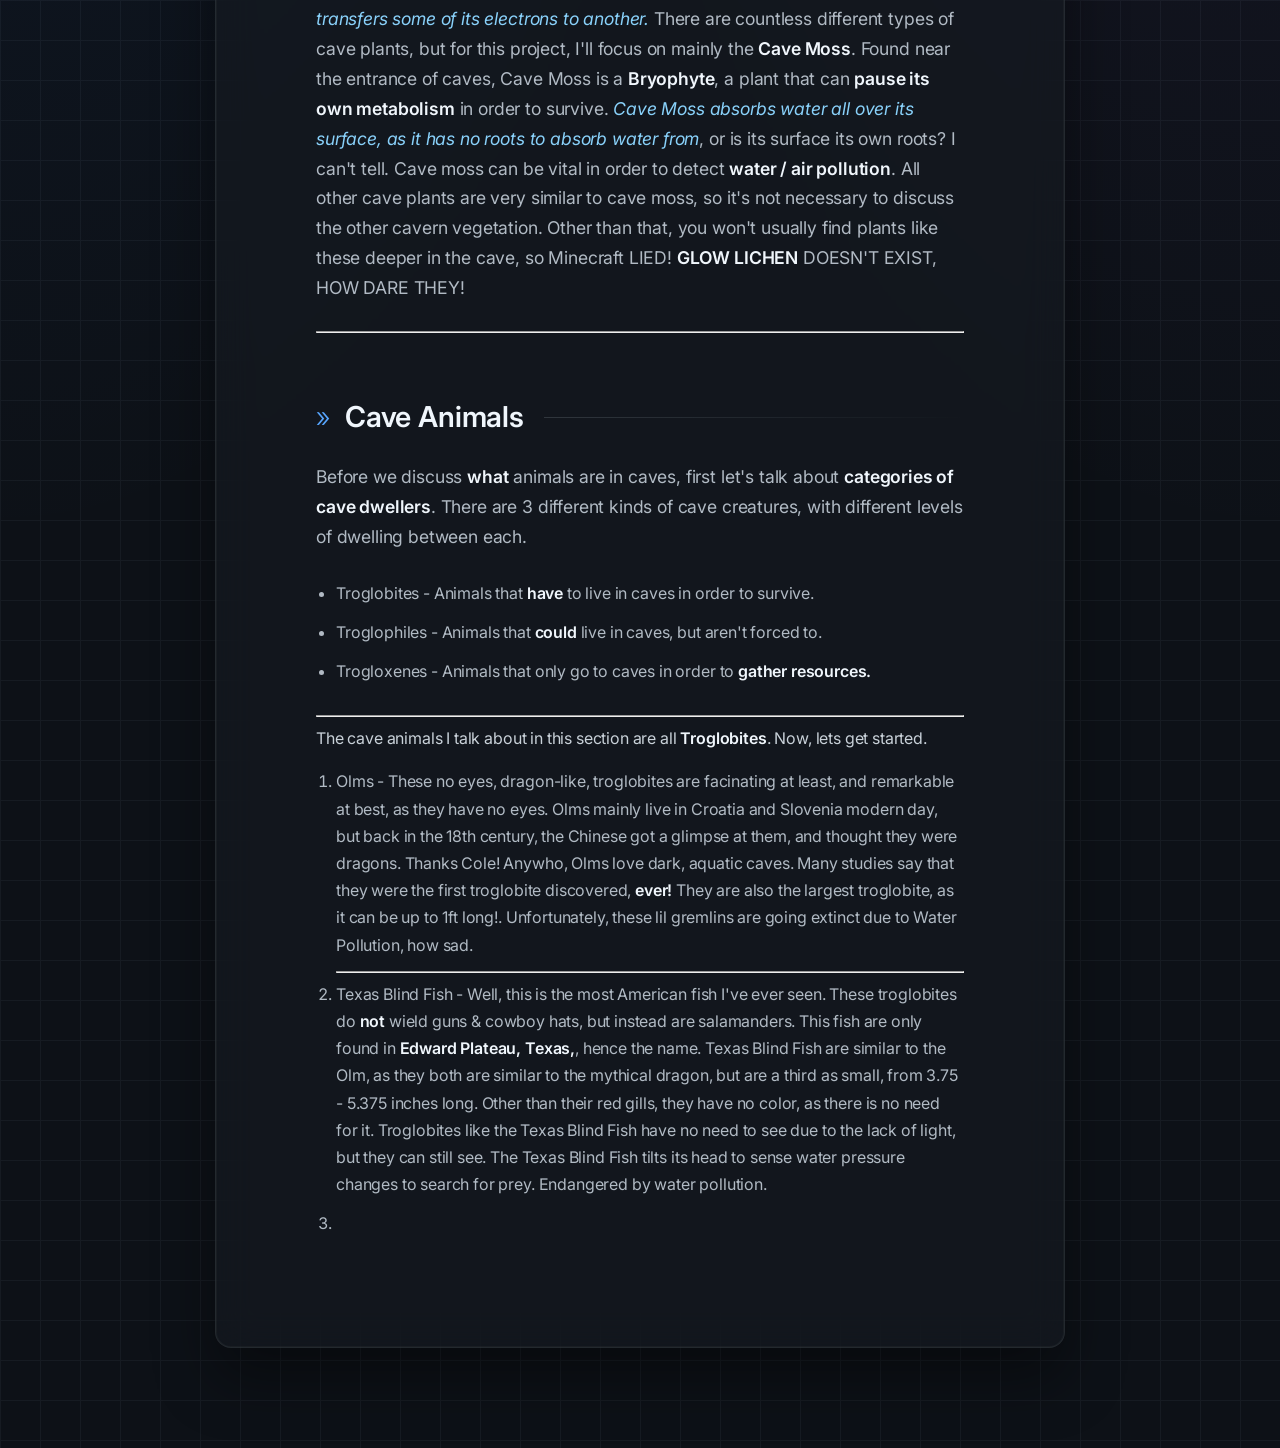
==== commit bbc9786d: "Update index.html" ====
--- a/index.html
+++ b/index.html
@@ -13,9 +13,11 @@
 
 <body>
 
-  <!-- NAVBAR -->
+ <!-- NAVBAR -->
   <nav>
-    <a href="/" class="nav-logo">DICE GAMBLETOP</a>
+    <div class="nav-container">
+      <a href="/" class="nav-logo">DICE GAMBLETOP</a>
+    </div>
   </nav>
 
   <!-- ARTICLE CONTENT -->
@@ -25,21 +27,21 @@
       <h1>7th grader's analysis of caves</h1>
       <p class="byline">By: Rex Tang (Dice Gambletop)</p>
     </header>
-
+  <hr>
     <p class="intro">
       Ah yes, caves. Dark, lonely patches of eternal midnight. If you were to ask someone, they will most likely tell you that caverns like we see today are barren and isolated, devoid of life, just a husk of what it formerly was. But those lumping fools are entirely incorrect! <i>Caves can be more diverse, lively, and beautiful than you could ever be!</i> Now, without further ado, let us step into the mystical realm of caverns, and see what marvels they have in store for us; let us commence!
     </p>
-
+<hr>
     <h2>Climate & Temperature</h2>
     <p>
       Firstly, let's discuss the climate and weather of caverns. Usually, <b>caves insulate heat nearly perfectly</b>, which leads to a <b>near constant temperature</b> and climate, even through all the seasons! This is because the <b>limestone walls</b> of the cave are amazing <b>insulators</b>, reflecting all temperature back into the cave. <i>Caves are more humid than most ecosystems, at 90 to 100%!</i> This is mainly the case as, with an <b>isolated ecosystem</b> with mainly aquatic gremlins that habituate its areas, there will be loads of water to go around. Usually, the temperatures of the caves will remain constant at <b>10°C or 50°F</b>. Caves are found worldwide, mainly in <b>karst</b>, where limestone, granite, and other minerals are. <i>The closer you are to a cave entrance, the more varied the temperature is</i>, as the outside of the cave would be closer to the sun, and therefore closer to winds, and more varied overall. Though, deeper in caves, there is no <b>airflow</b>, so you won't have to deal with being blown away, literally!
     </p>
-
+<hr>
     <h2>Plants in Caves</h2>
     <p>
       Within Caves, you won't see as many plants as you would see in, for example, a temperate rainforest, but that doesn't mean that they don't exist! Unlike surface plants, <b>underground vegetation</b> uses a <b>Redox Reaction</b> in order to get its energy. <i>Redox (Oxidation Reduction) Reactions are when one plant directly transfers some of its electrons to another.</i> There are countless different types of cave plants, but for this project, I'll focus on mainly the <b>Cave Moss</b>. Found near the entrance of caves, Cave Moss is a <b>Bryophyte</b>, a plant that can <b>pause its own metabolism</b> in order to survive. <i>Cave Moss absorbs water all over its surface, as it has no roots to absorb water from</i>, or is its surface its own roots? I can't tell. Cave moss can be vital in order to detect <b>water / air pollution</b>. All other cave plants are very similar to cave moss, so it's not necessary to discuss the other cavern vegetation. Other than that, you won't usually find plants like these deeper in the cave, so Minecraft LIED! <b>GLOW LICHEN</b> DOESN'T EXIST, HOW DARE THEY!
     </p>
-
+<hr>
     <h2>Cave Animals</h2>
     <p>
       Before we discuss <b>what</b> animals are in caves, first let's talk about <b>categories of cave dwellers</b>.
@@ -49,11 +51,12 @@
         <li>Troglophiles - Animals that <b>could</b> live in caves, but aren't forced to.</li>
         <li>Trogloxenes - Animals that only go to caves in order to <b>gather resources.</b></li>
       </ul>
+    <hr>
     The cave animals I talk about in this section are all <B>Troglobites</B>. Now, lets get started.
     <ol>
       <li>Olms - 
         These no eyes, dragon-like, troglobites are facinating at least, and remarkable at best, as they have no eyes. Olms mainly live in Croatia and Slovenia modern day, but back in the 18th century, the Chinese got a glimpse at them, and thought they were dragons. Thanks Cole! Anywho, Olms love dark, aquatic caves. Many studies say that they were the first troglobite discovered, <b>ever!</b> They are also the largest troglobite, as it can be up to 1ft long!. Unfortunately, these lil gremlins are going extinct due to Water Pollution, how sad.</li>
-     
+     <hr>
       <li>Texas Blind Fish - 
         Well, this is the most American fish I've ever seen. These troglobites do <b>not</b> wield guns & cowboy hats, but instead are salamanders. This fish are only found in <b>Edward Plateau, Texas,</b>, hence the name. Texas Blind Fish are similar to the Olm, as they both are similar to the mythical dragon, but are a third as small, from 3.75 - 5.375 inches long. Other than their red gills, they have no color, as there is no need for it. Troglobites like the Texas Blind Fish have no need to see due to the lack of light, but they can still see. The Texas Blind Fish tilts its head to sense water pressure changes to search for prey. Endangered by water pollution.  </li>
     
--- a/style.css
+++ b/style.css
@@ -1,4 +1,4 @@
-/* --- RESET & BASE --- */
+/* --- RESET --- */
 * {
   box-sizing: border-box;
 }
@@ -6,130 +6,180 @@
 /* --- GLOBAL BODY --- */
 body {
   background-color: #0d1117;
-  /* Subtle mesh gradient for depth */
+  /* Multi-layered background: Radial glows + Hex/Grid pattern */
   background-image: 
-    radial-gradient(at 0% 0%, rgba(31, 111, 235, 0.15) 0px, transparent 50%),
-    radial-gradient(at 100% 0%, rgba(137, 87, 229, 0.15) 0px, transparent 50%),
-    linear-gradient(#161b22 1px, transparent 1px), 
-    linear-gradient(90deg, #161b22 1px, transparent 1px);
+    radial-gradient(at 0% 0%, rgba(31, 111, 235, 0.12) 0px, transparent 50%),
+    radial-gradient(at 100% 0%, rgba(137, 87, 229, 0.12) 0px, transparent 50%),
+    linear-gradient(#161b22 1.5px, transparent 1.5px), 
+    linear-gradient(90deg, #161b22 1.5px, transparent 1.5px);
   background-size: 100% 100%, 100% 100%, 40px 40px, 40px 40px;
   font-family: 'Inter', system-ui, -apple-system, sans-serif;
   color: #c9d1d9;
   margin: 0;
-  /* padding-top is increased to 140px to account for the fixed nav */
+  /* Offset for fixed navbar */
   padding: 140px 20px 100px 20px;
-  line-height: 1.6;
+  line-height: 1.7;
   letter-spacing: -0.01em;
   -webkit-font-smoothing: antialiased;
 }
 
-/* --- NAVIGATION --- */
+/* --- THE COOLER NAVBAR --- */
 nav {
   position: fixed;
   top: 0;
   left: 0;
   width: 100%;
   height: 70px;
+  background: rgba(13, 17, 23, 0.8);
+  backdrop-filter: blur(15px) saturate(180%);
+  -webkit-backdrop-filter: blur(15px) saturate(180%);
+  border-bottom: 1px solid rgba(240, 246, 252, 0.1);
   display: flex;
   align-items: center;
+  z-index: 1000;
   padding: 0 40px;
-  background: rgba(13, 17, 23, 0.75);
-  backdrop-filter: blur(12px);
-  -webkit-backdrop-filter: blur(12px);
-  border-bottom: 1px solid rgba(240, 246, 252, 0.1);
-  z-index: 1000;
+}
+
+/* Adding a subtle glowing line at the bottom of the nav */
+nav::after {
+  content: "";
+  position: absolute;
+  bottom: -1px;
+  left: 0;
+  width: 100%;
+  height: 1px;
+  background: linear-gradient(90deg, transparent, #58a6ff, transparent);
+  opacity: 0.3;
 }
 
 .nav-logo {
   color: #f0f6fc;
   text-decoration: none;
   font-weight: 800;
-  font-size: 1.1rem;
-  letter-spacing: 0.15em;
+  font-size: 1rem;
+  letter-spacing: 0.25em;
   text-transform: uppercase;
-  transition: all 0.3s ease;
+  transition: all 0.4s cubic-bezier(0.16, 1, 0.3, 1);
+  position: relative;
 }
 
 .nav-logo:hover {
   color: #58a6ff;
-  text-shadow: 0 0 15px rgba(88, 166, 255, 0.4);
+  text-shadow: 0 0 20px rgba(88, 166, 255, 0.6);
+  letter-spacing: 0.3em; /* Dynamic expansion effect */
 }
 
-/* --- ARTICLE CONTAINER --- */
+/* --- ARTICLE DESIGN --- */
 article {
-  background: rgba(22, 27, 34, 0.7);
-  backdrop-filter: blur(12px); 
-  -webkit-backdrop-filter: blur(12px);
-  max-width: 800px;
+  background: rgba(22, 27, 34, 0.6);
+  backdrop-filter: blur(20px);
+  -webkit-backdrop-filter: blur(20px);
+  max-width: 850px;
   margin: 0 auto;
-  padding: 60px 80px;
-  border: 1px solid rgba(240, 246, 252, 0.1);
-  border-radius: 12px; 
+  padding: 80px 100px;
+  border: 1px solid rgba(240, 246, 252, 0.08);
+  border-radius: 16px;
   box-shadow: 
-    0 20px 50px rgba(0, 0, 0, 0.5),
-    0 0 0 1px rgba(255, 255, 255, 0.05) inset;
-  transition: border-color 0.3s ease, transform 0.3s ease;
+    0 30px 60px rgba(0, 0, 0, 0.4),
+    0 0 0 1px rgba(255, 255, 255, 0.03) inset;
+  transition: all 0.5s ease;
 }
 
 article:hover {
-  border-color: rgba(31, 111, 235, 0.4);
+  border-color: rgba(88, 166, 255, 0.3);
+  transform: translateY(-5px); /* Subtle lift */
+  box-shadow: 
+    0 40px 80px rgba(0, 0, 0, 0.5),
+    0 0 20px rgba(88, 166, 255, 0.05);
 }
 
-/* --- TYPOGRAPHY --- */
+/* --- TYPOGRAPHY & ELEMENTS --- */
 h1 {
   font-weight: 700;
-  letter-spacing: -0.04em;
-  font-size: 4rem;
+  letter-spacing: -0.05em;
+  font-size: 3.5rem;
+  line-height: 1.1;
   color: #f0f6fc;
-  margin-bottom: 24px;
-  text-shadow: 0 0 30px rgba(240, 246, 252, 0.1);
+  margin: 15px 0 30px 0;
+  text-shadow: 0 0 40px rgba(240, 246, 252, 0.08);
 }
 
 h2 {
   font-weight: 600;
-  font-size: 1.75rem;
-  margin-top: 50px;
-  margin-bottom: 15px;
+  font-size: 1.8rem;
+  margin-top: 60px;
+  margin-bottom: 20px;
   color: #f0f6fc;
   display: flex;
   align-items: center;
+}
+
+h2::before {
+  content: "»";
+  margin-right: 15px;
+  color: #58a6ff;
+  font-weight: 300;
 }
 
 h2::after {
   content: "";
   flex: 1;
   height: 1px;
-  background: linear-gradient(90deg, #30363d, transparent);
+  background: linear-gradient(90deg, rgba(48, 54, 61, 1), transparent);
   margin-left: 20px;
 }
 
 .byline {
   color: #8b949e;
-  font-size: 0.85rem;
+  font-size: 0.75rem;
   text-transform: uppercase;
-  letter-spacing: 0.1em;
-  margin-bottom: 20px;
-  display: block;
+  letter-spacing: 0.15em;
+  font-weight: 600;
+  opacity: 0.8;
 }
 
 p {
   font-weight: 400;
   font-size: 1.1rem;
-  margin-bottom: 25px;
+  margin-bottom: 28px;
   color: #b1bac4;
 }
 
 p.intro {
-  font-size: 1.3rem;
+  font-size: 1.35rem;
   color: #f0f6fc;
-  line-height: 1.4;
+  line-height: 1.5;
   font-weight: 300;
+  border-left: 3px solid #58a6ff;
+  padding-left: 25px;
+  margin-bottom: 40px;
+}
+
+/* Lists Styles */
+ul, ol {
+  margin-bottom: 30px;
+  padding-left: 20px;
+}
+
+li {
+  margin-bottom: 12px;
+  color: #b1bac4;
+}
+
+b, strong {
+  color: #f0f6fc;
+  font-weight: 600;
+}
+
+i, em {
+  color: #89d1fa;
 }
 
 /* --- RESPONSIVENESS --- */
 @media (max-width: 768px) {
   article {
-    padding: 40px 30px;
+    padding: 40px 25px;
+    margin: 0 10px;
   }
   
   h1 {
